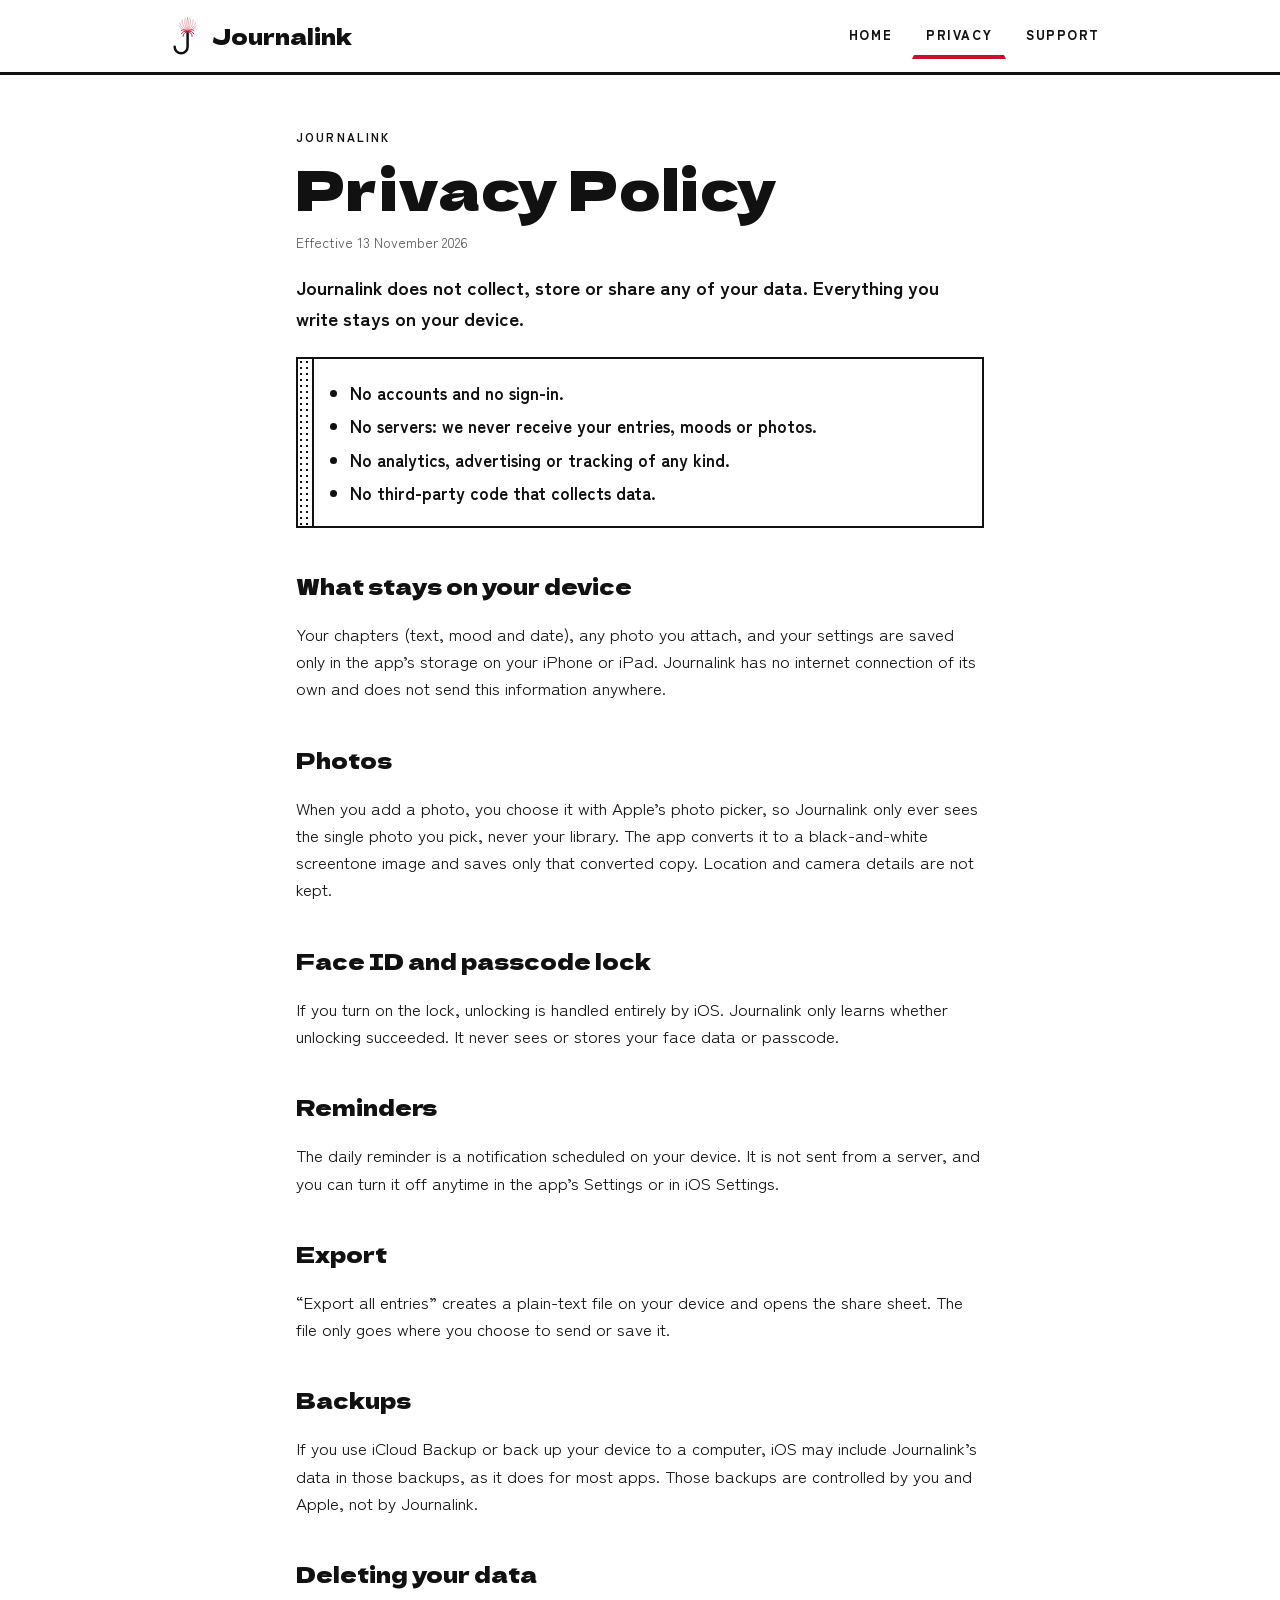
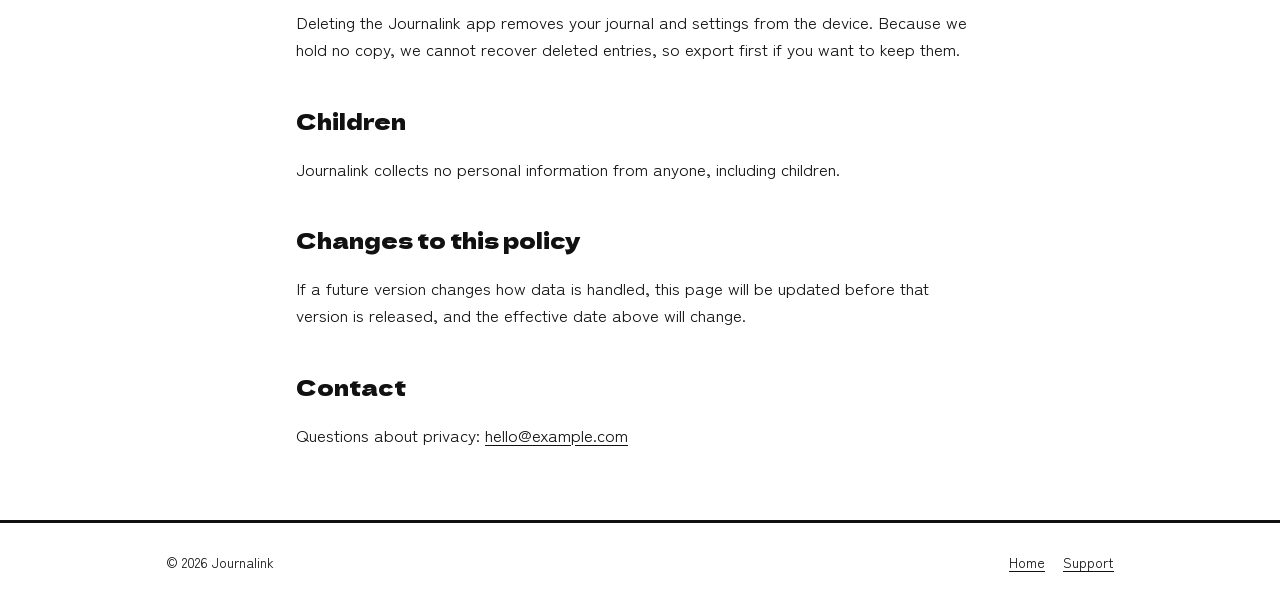
==== docs/privacy.html @ 0bc2e912 "first commit" ====
<!doctype html>
<html lang="en">
<head>
  <meta charset="utf-8">
  <meta name="viewport" content="width=device-width, initial-scale=1">
  <title>Privacy Policy — Journalink</title>
  <meta name="description" content="Journalink collects no data. Your journal stays on your device.">
  <link rel="icon" href="images/logo.svg" type="image/svg+xml">
  <link rel="apple-touch-icon" href="apple-touch-icon.png">
  <link rel="stylesheet" href="style.css">
</head>
<body>
  <header class="site-header">
    <div class="wrap">
      <a class="brand" href="./">
        <img class="logo-light" src="images/logo.svg" alt="">
        <img class="logo-dark" src="images/logo-dark.svg" alt="">
        <span>Journalink</span>
      </a>
      <nav class="nav" aria-label="Site">
        <a href="./">Home</a>
        <a href="privacy.html" aria-current="page">Privacy</a>
        <a href="support.html">Support</a>
      </nav>
    </div>
  </header>

  <main class="wrap doc">
    <p class="kicker">Journalink</p>
    <h1 class="display">Privacy Policy</h1>
    <p class="meta">Effective 13 November 2026</p>
    <p class="lede">Journalink does not collect, store or share any of your data. Everything you write stays on your device.</p>

    <div class="summary panel">
      <div class="strip tone" aria-hidden="true"></div>
      <ul>
        <li>No accounts and no sign-in.</li>
        <li>No servers: we never receive your entries, moods or photos.</li>
        <li>No analytics, advertising or tracking of any kind.</li>
        <li>No third-party code that collects data.</li>
      </ul>
    </div>

    <h2>What stays on your device</h2>
    <p>Your chapters (text, mood and date), any photo you attach, and your settings are saved only in the app’s storage on your iPhone or iPad. Journalink has no internet connection of its own and does not send this information anywhere.</p>

    <h2>Photos</h2>
    <p>When you add a photo, you choose it with Apple’s photo picker, so Journalink only ever sees the single photo you pick, never your library. The app converts it to a black-and-white screentone image and saves only that converted copy. Location and camera details are not kept.</p>

    <h2>Face ID and passcode lock</h2>
    <p>If you turn on the lock, unlocking is handled entirely by iOS. Journalink only learns whether unlocking succeeded. It never sees or stores your face data or passcode.</p>

    <h2>Reminders</h2>
    <p>The daily reminder is a notification scheduled on your device. It is not sent from a server, and you can turn it off anytime in the app’s Settings or in iOS Settings.</p>

    <h2>Export</h2>
    <p>“Export all entries” creates a plain-text file on your device and opens the share sheet. The file only goes where you choose to send or save it.</p>

    <h2>Backups</h2>
    <p>If you use iCloud Backup or back up your device to a computer, iOS may include Journalink’s data in those backups, as it does for most apps. Those backups are controlled by you and Apple, not by Journalink.</p>

    <h2>Deleting your data</h2>
    <p>Deleting the Journalink app removes your journal and settings from the device. Because we hold no copy, we cannot recover deleted entries, so export first if you want to keep them.</p>

    <h2>Children</h2>
    <p>Journalink collects no personal information from anyone, including children.</p>

    <h2>Changes to this policy</h2>
    <p>If a future version changes how data is handled, this page will be updated before that version is released, and the effective date above will change.</p>

    <h2>Contact</h2>
    <!-- Replace with your real support address before publishing. -->
    <p>Questions about privacy: <a href="mailto:hello@example.com">hello@example.com</a></p>
  </main>

  <footer class="site-footer">
    <div class="wrap">
      <span>© 2026 Journalink</span>
      <nav aria-label="Footer">
        <a href="./">Home</a>
        <a href="support.html">Support</a>
      </nav>
    </div>
  </footer>
</body>
</html>
---- docs/style.css ----
/* Journalink site — same ink, paper and single red as the app. */

@font-face { font-family: "Dela Gothic One"; src: url("fonts/DelaGothicOne-Regular.ttf") format("truetype"); font-display: swap; }
@font-face { font-family: "Zen Kaku Gothic New"; src: url("fonts/ZenKakuGothicNew-Regular.ttf") format("truetype"); font-weight: 400; font-display: swap; }
@font-face { font-family: "Zen Kaku Gothic New"; src: url("fonts/ZenKakuGothicNew-Bold.ttf") format("truetype"); font-weight: 700; font-display: swap; }
@font-face { font-family: "Zen Kaku Gothic New"; src: url("fonts/ZenKakuGothicNew-Black.ttf") format("truetype"); font-weight: 900; font-display: swap; }

:root {
  --ink: #111111;
  --paper: #ffffff;
  --muted: #595959;
  --rule: #b8b8b8;
  --red: #c8102e;
  --frame: 3px;
  --panel: 2.5px;
  color-scheme: light dark;
}

@media (prefers-color-scheme: dark) {
  :root { --ink: #f2f2f2; --paper: #111111; --muted: #a6a6a6; --rule: #474747; }
}

* { box-sizing: border-box; }

html { -webkit-text-size-adjust: 100%; }

body {
  margin: 0;
  background: var(--paper);
  color: var(--ink);
  font: 400 17px/1.6 "Zen Kaku Gothic New", "Hiragino Sans", system-ui, sans-serif;
}

a { color: var(--ink); text-underline-offset: 3px; }
a:focus-visible, button:focus-visible { outline: 3px solid var(--red); outline-offset: 3px; }

.wrap { max-width: 980px; margin: 0 auto; padding: 0 16px; }

.display { font-family: "Dela Gothic One", sans-serif; font-weight: 400; line-height: 1.05; letter-spacing: 0.01em; }
.kicker { font-size: 12px; font-weight: 700; letter-spacing: 0.18em; text-transform: uppercase; }

/* Header + footer */

.site-header { border-bottom: var(--frame) solid var(--ink); }
.site-header .wrap { display: flex; align-items: center; justify-content: space-between; gap: 16px; min-height: 72px; flex-wrap: wrap; }
.brand { display: flex; align-items: center; gap: 10px; text-decoration: none; }
.brand img { width: 36px; height: 40px; }
.brand span { font-family: "Dela Gothic One", sans-serif; font-size: 22px; }
.logo-dark { display: none; }
@media (prefers-color-scheme: dark) { .logo-light { display: none; } .logo-dark { display: inline; } }

.nav { display: flex; gap: 6px; flex-wrap: wrap; }
.nav a { font-size: 13px; font-weight: 900; letter-spacing: 0.12em; text-transform: uppercase; text-decoration: none;
  padding: 10px 12px; border: var(--panel) solid transparent; }
.nav a[aria-current="page"] { border-bottom: 4px solid var(--red); }
.nav a:hover { border-color: var(--ink); }

.site-footer { border-top: var(--frame) solid var(--ink); margin-top: 72px; padding: 28px 0 40px; font-size: 14px; }
.site-footer .wrap { display: flex; justify-content: space-between; gap: 16px; flex-wrap: wrap; }
.site-footer nav { display: flex; gap: 18px; flex-wrap: wrap; }

/* Shared pieces */

.panel { border: var(--panel) solid var(--ink); background: var(--paper); }
.frame { border: var(--frame) solid var(--ink); }
.tone { background-image: radial-gradient(var(--ink) 1px, transparent 1.5px); background-size: 6px 6px; }
.speed {
  background-color: var(--paper);
  background-image:
    radial-gradient(ellipse at 50% 50%, var(--paper) 0 26%, transparent 58%),
    repeating-conic-gradient(from 0deg at 50% 50%, var(--ink) 0deg 1.1deg, transparent 1.1deg 6deg);
}
.button { display: inline-flex; align-items: center; gap: 10px; min-height: 52px; padding: 0 20px;
  background: var(--ink); color: var(--paper); text-decoration: none; font-weight: 900; font-size: 16px; }
.button::before { content: ""; width: 11px; height: 11px; background: var(--red); flex: none; }
.button.is-disabled { cursor: default; }

/* Home */

.hero { padding: 40px 0 8px; }
.hero-panel { position: relative; display: grid; place-items: center; min-height: 320px; padding: 40px 16px; overflow: hidden; }
/* An ellipse's corners cut into its box, so the padding keeps text well inside the curve. */
.bubble { background: var(--paper); border: var(--panel) solid var(--ink); border-radius: 50%;
  padding: 48px 72px; text-align: center; width: min(720px, 100%); }
.bubble h1 { margin: 0; font-size: clamp(22px, 4.2vw, 40px); line-height: 1.15; }
.hero-bar { display: flex; flex-wrap: wrap; border-top: var(--frame) solid var(--ink); }
.hero-bar p { flex: 1 1 280px; margin: 0; padding: 14px 16px; font-weight: 700; }
.hero-bar .button { flex: none; }

.section-title { font-size: clamp(24px, 4vw, 34px); margin: 56px 0 16px; }

.shots { display: grid; grid-template-columns: repeat(3, minmax(0, 1fr)); gap: 12px; }
.shots figure { margin: 0; }
.shots img { display: block; width: 100%; height: auto; border: var(--frame) solid var(--ink); }
.shots figcaption { margin-top: 8px; font-size: 14px; font-weight: 700; }

.features { display: grid; grid-template-columns: repeat(2, minmax(0, 1fr)); gap: 8px; }
.feature { display: flex; min-height: 120px; }
.feature .body { padding: 14px 16px; flex: 1; }
.feature h3 { margin: 4px 0 6px; font-size: 20px; }
.feature p { margin: 0; }
.feature .art { width: 72px; flex: none; border-left: var(--panel) solid var(--ink); display: grid; place-items: center; }
.feature .art span { background: var(--paper); border-radius: 50%; width: 44px; height: 44px; display: grid; place-items: center;
  font-family: "Dela Gothic One", sans-serif; font-size: 20px; }

.promise { display: flex; flex-wrap: wrap; align-items: stretch; margin-top: 8px; }
.promise .label { background: var(--ink); color: var(--paper); padding: 16px 20px; display: flex; align-items: center; }
.promise p { flex: 1 1 300px; margin: 0; padding: 16px 20px; font-weight: 700; }

/* Text pages (privacy, support) */

.doc { max-width: 720px; padding-top: 40px; }
.doc h1 { font-size: clamp(34px, 7vw, 56px); margin: 8px 0 12px; }
.doc .lede { font-size: 19px; font-weight: 700; }
.doc h2 { font-family: "Dela Gothic One", sans-serif; font-weight: 400; font-size: 22px; margin: 40px 0 8px; }
.doc ul { padding-left: 22px; }
.doc li { margin: 6px 0; }
.summary { display: flex; margin: 24px 0; }
.summary .strip { width: 16px; flex: none; border-right: var(--panel) solid var(--ink); }
.summary ul { margin: 0; padding: 14px 16px 14px 36px; font-weight: 700; }
.meta { color: var(--muted); font-size: 14px; }

details { border: var(--panel) solid var(--ink); margin: 8px 0; }
summary { cursor: pointer; padding: 14px 16px; font-weight: 900; list-style: none; display: flex; justify-content: space-between; gap: 12px; }
summary::-webkit-details-marker { display: none; }
summary::after { content: "+"; font-family: "Dela Gothic One", sans-serif; }
details[open] summary::after { content: "–"; }
details[open] summary { border-bottom: var(--panel) solid var(--ink); }
details > div { padding: 4px 16px 12px; }

.contact { display: flex; flex-wrap: wrap; align-items: center; justify-content: space-between; gap: 12px; padding: 18px 16px; margin-top: 32px; }
.contact p { margin: 0; font-weight: 700; }

@media (max-width: 720px) {
  .shots { grid-template-columns: 1fr; max-width: 360px; margin: 0 auto; }
  .features { grid-template-columns: 1fr; }
  .bubble { padding: 34px 40px; }
  .hero-bar .button { width: 100%; justify-content: center; }
}

@media (prefers-reduced-motion: reduce) { * { scroll-behavior: auto !important; } }
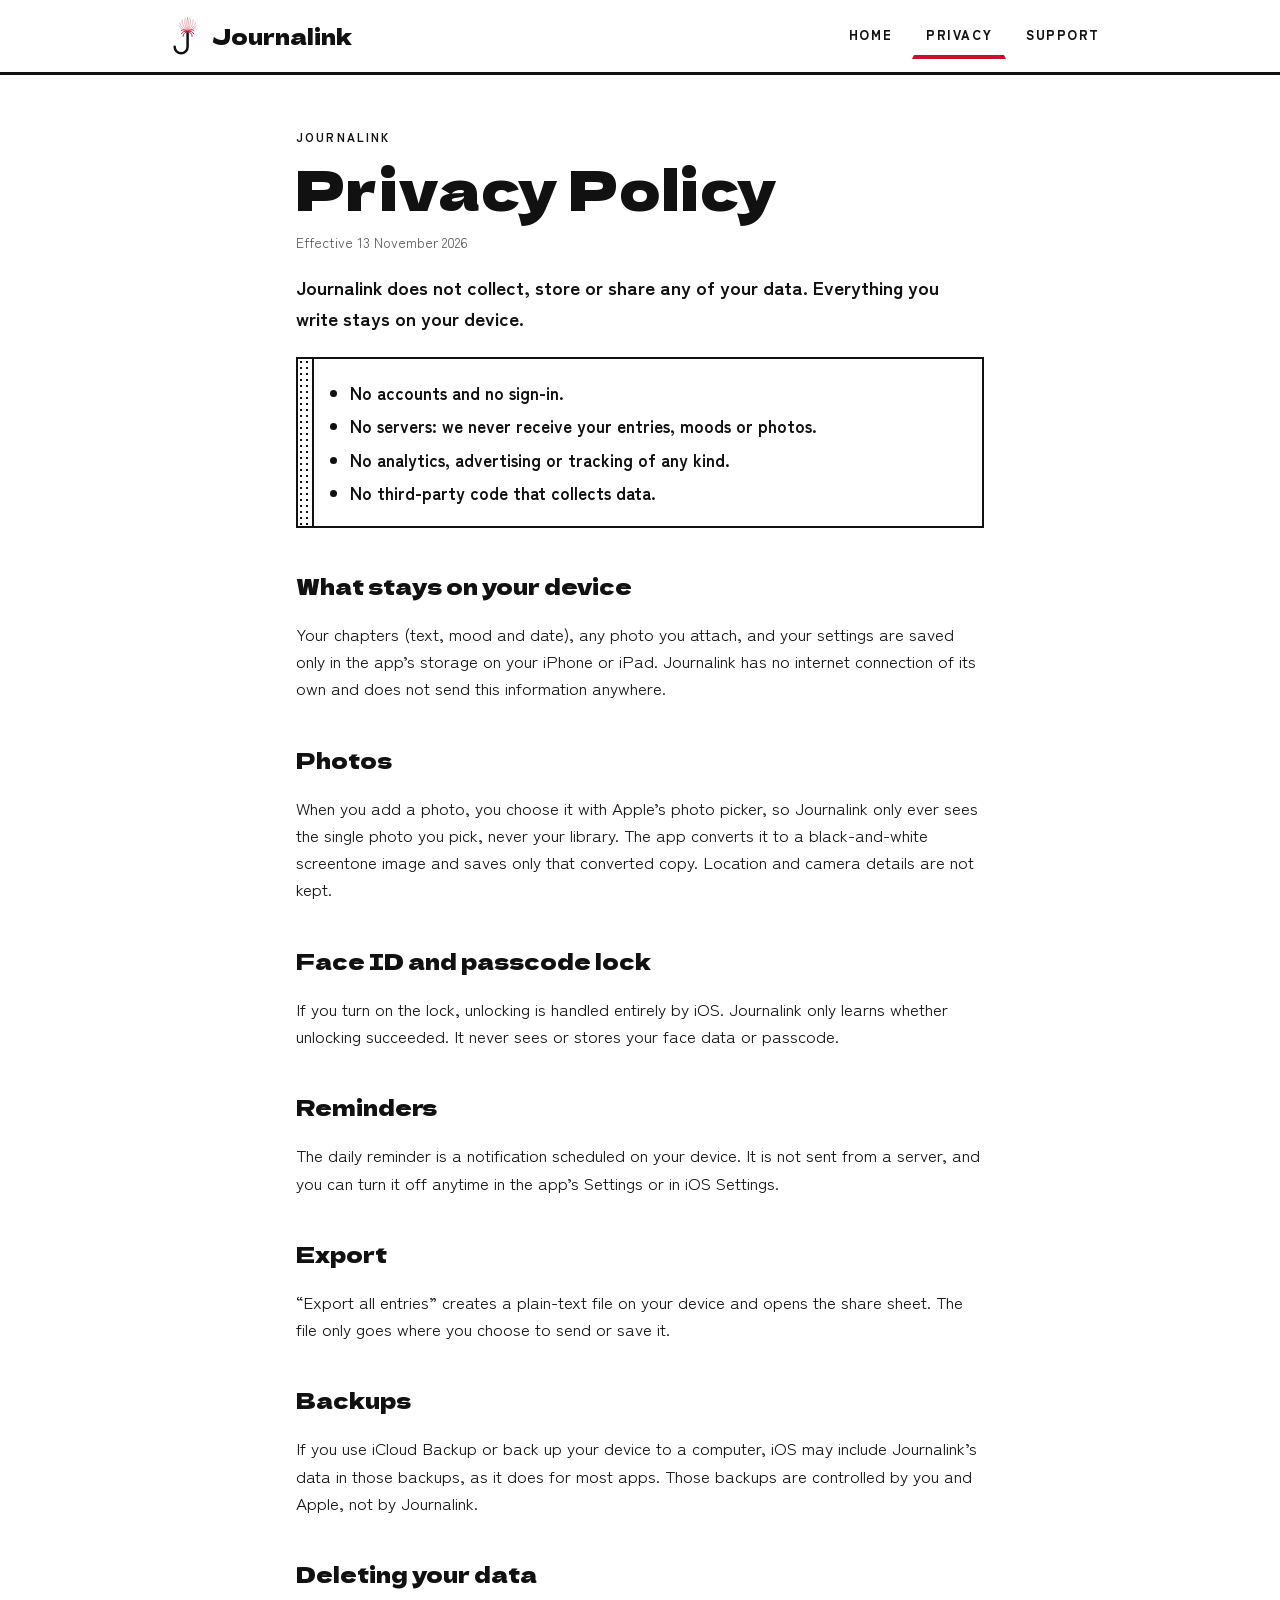
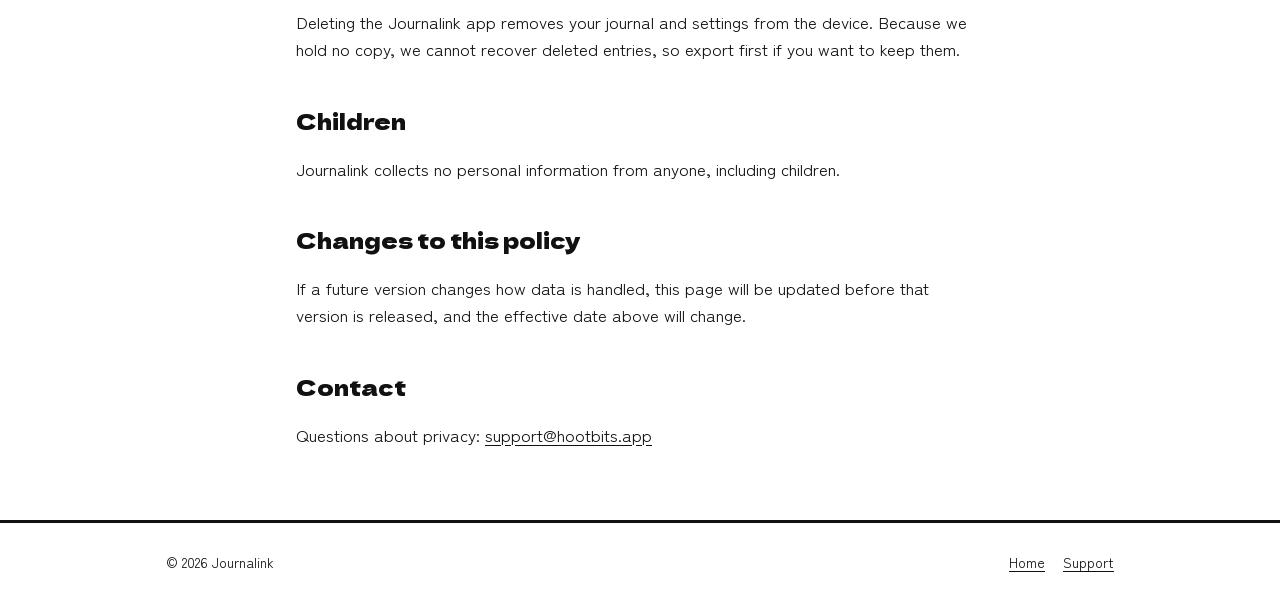
==== commit ee2b8d72: "Updates" ====
--- a/docs/privacy.html
+++ b/docs/privacy.html
@@ -69,8 +69,7 @@
     <p>If a future version changes how data is handled, this page will be updated before that version is released, and the effective date above will change.</p>
 
     <h2>Contact</h2>
-    <!-- Replace with your real support address before publishing. -->
-    <p>Questions about privacy: <a href="mailto:hello@example.com">hello@example.com</a></p>
+    <p>Questions about privacy: <a href="mailto:support@hootbits.app">support@hootbits.app</a></p>
   </main>
 
   <footer class="site-footer">
--- a/docs/style.css
+++ b/docs/style.css
@@ -82,7 +82,7 @@
 /* An ellipse's corners cut into its box, so the padding keeps text well inside the curve. */
 .bubble { background: var(--paper); border: var(--panel) solid var(--ink); border-radius: 50%;
   padding: 48px 72px; text-align: center; width: min(720px, 100%); }
-.bubble h1 { margin: 0; font-size: clamp(22px, 4.2vw, 40px); line-height: 1.15; }
+.bubble h1 { margin: 0; font-size: clamp(28px, 5.4vw, 52px); line-height: 1.1; }
 .hero-bar { display: flex; flex-wrap: wrap; border-top: var(--frame) solid var(--ink); }
 .hero-bar p { flex: 1 1 280px; margin: 0; padding: 14px 16px; font-weight: 700; }
 .hero-bar .button { flex: none; }
@@ -103,9 +103,6 @@
 .feature .art span { background: var(--paper); border-radius: 50%; width: 44px; height: 44px; display: grid; place-items: center;
   font-family: "Dela Gothic One", sans-serif; font-size: 20px; }
 
-.promise { display: flex; flex-wrap: wrap; align-items: stretch; margin-top: 8px; }
-.promise .label { background: var(--ink); color: var(--paper); padding: 16px 20px; display: flex; align-items: center; }
-.promise p { flex: 1 1 300px; margin: 0; padding: 16px 20px; font-weight: 700; }
 
 /* Text pages (privacy, support) */
 
